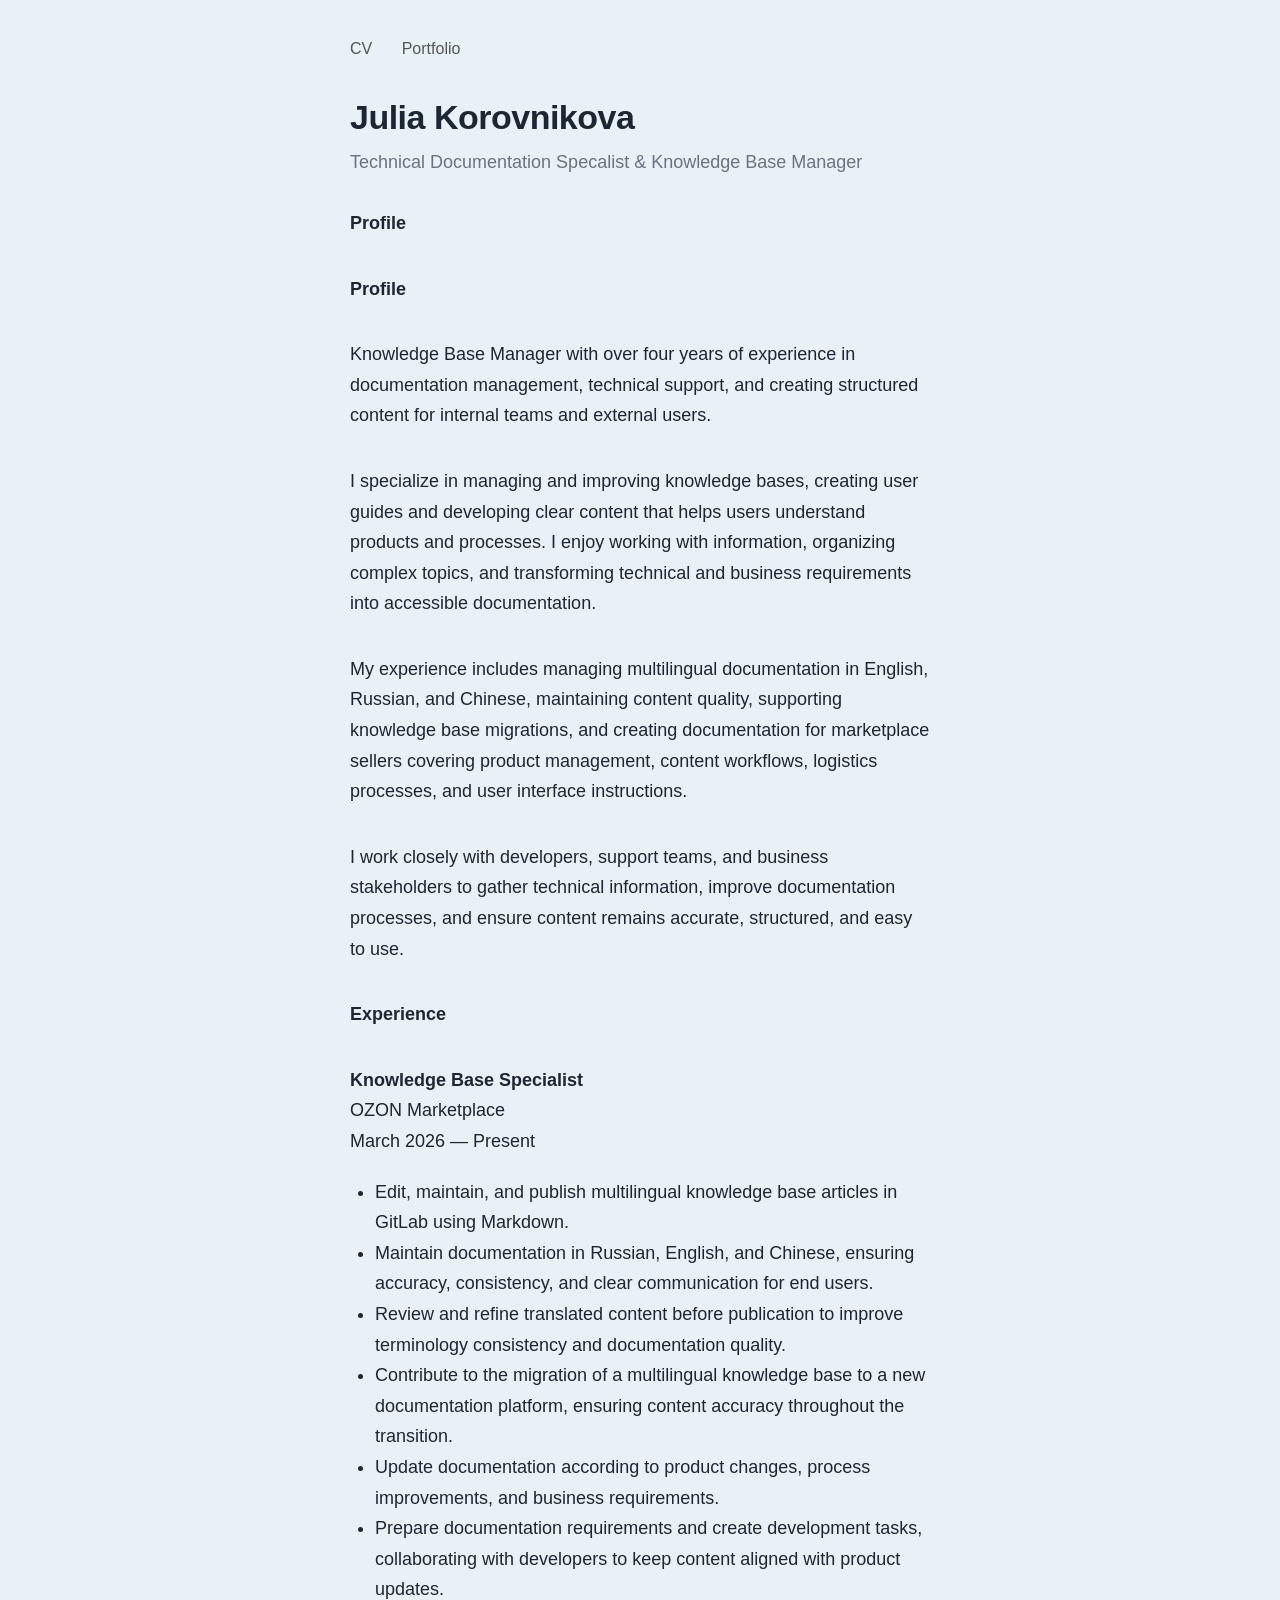
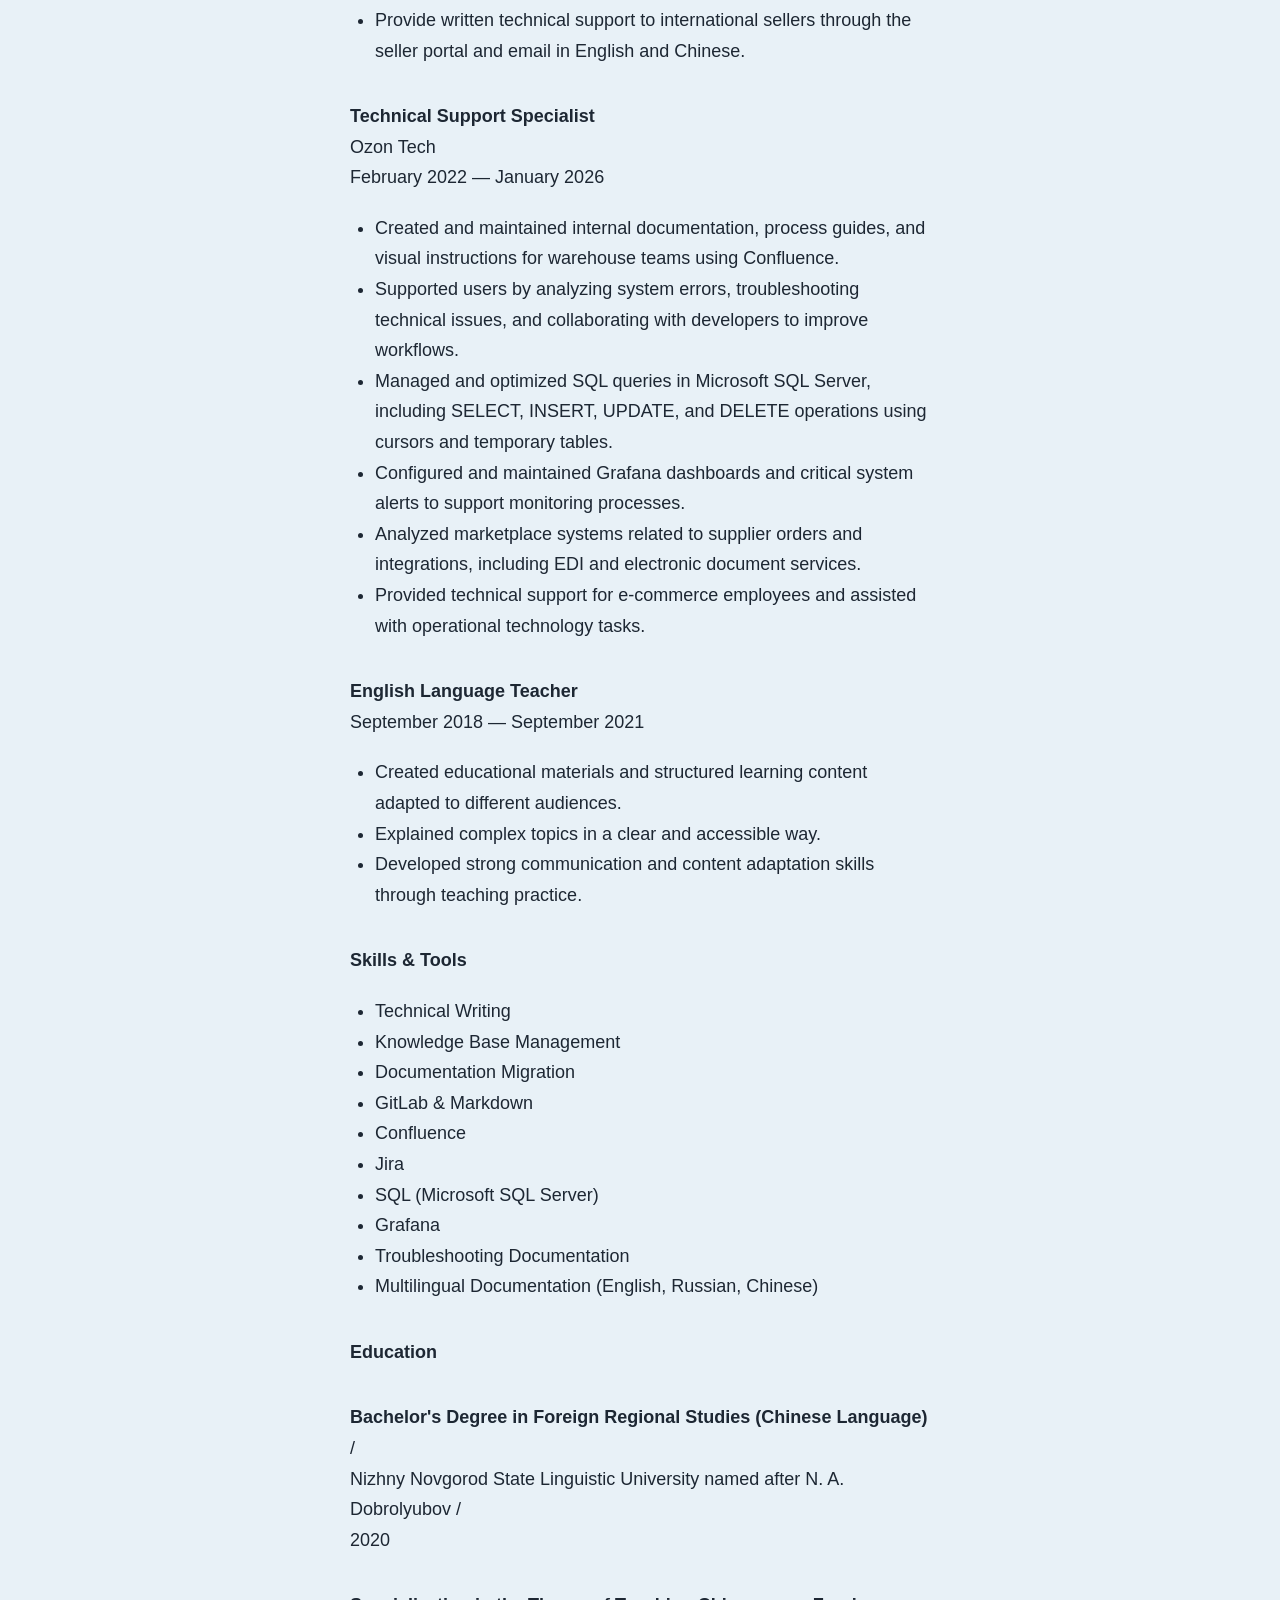
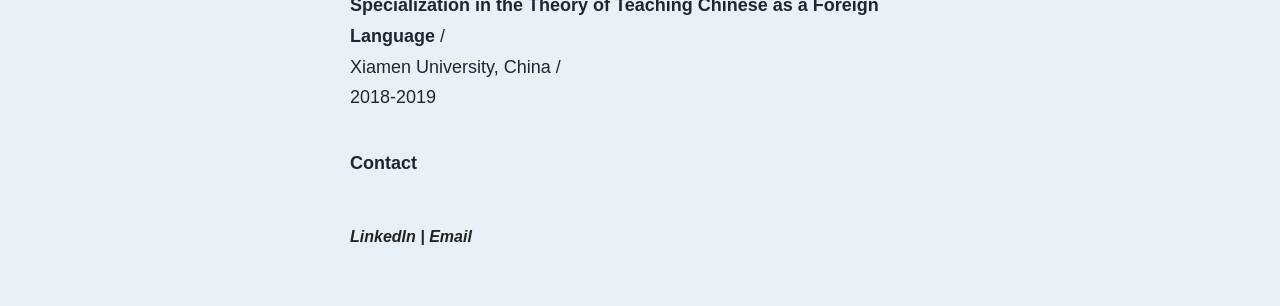
==== cv.html @ c5b745a2 "Create cv.html" ====
<!DOCTYPE html>
<html lang="en">

<head>
    <meta charset="UTF-8">
    <meta name="viewport" content="width=device-width, initial-scale=1.0">

    <title>CV | Julia Korovnikova</title>

    <link rel="stylesheet" href="style.css">
</head>


<body>


<header>

<nav>
    <a href="cv.html">CV</a>
    <a href="portfolio.html">Portfolio</a>
</nav>

</header>



<main>


<h1>Julia Korovnikova</h1>

<h2>Technical Documentation Specalist & Knowledge Base Manager</h2>



<p>
<strong>Profile</strong>
</p>


<p>
<strong>Profile</strong>
</p>


<p>
Knowledge Base Manager with over four years of experience in documentation management, technical support, and creating structured content for internal teams and external users.
</p>


<p>
I specialize in managing and improving knowledge bases, creating user guides and developing clear content that helps users understand products and processes. I enjoy working with information, organizing complex topics, and transforming technical and business requirements into accessible documentation.
</p>


<p>
My experience includes managing multilingual documentation in English, Russian, and Chinese, maintaining content quality, supporting knowledge base migrations, and creating documentation for marketplace sellers covering product management, content workflows, logistics processes, and user interface instructions.
</p>


<p>
I work closely with developers, support teams, and business stakeholders to gather technical information, improve documentation processes, and ensure content remains accurate, structured, and easy to use.
</p>
<p>
<strong>Experience</strong>
</p>


<p>
<strong>Knowledge Base Specialist</strong><br>
OZON Marketplace<br>
March 2026 — Present
</p>


<ul>

<li>
Edit, maintain, and publish multilingual knowledge base articles in GitLab using Markdown.
</li>

<li>
Maintain documentation in Russian, English, and Chinese, ensuring accuracy, consistency, and clear communication for end users.
</li>

<li>
Review and refine translated content before publication to improve terminology consistency and documentation quality.
</li>

<li>
Contribute to the migration of a multilingual knowledge base to a new documentation platform, ensuring content accuracy throughout the transition.
</li>

<li>
Update documentation according to product changes, process improvements, and business requirements.
</li>

<li>
Prepare documentation requirements and create development tasks, collaborating with developers to keep content aligned with product updates.
</li>

<li>
Provide written technical support to international sellers through the seller portal and email in English and Chinese.
</li>

</ul>




<p>
<strong>Technical Support Specialist</strong><br>
Ozon Tech <br>
February 2022 — January 2026
</p>


<ul>

<li>
Created and maintained internal documentation, process guides, and visual instructions for warehouse teams using Confluence.
</li>

<li>
Supported users by analyzing system errors, troubleshooting technical issues, and collaborating with developers to improve workflows.
</li>

<li>
Managed and optimized SQL queries in Microsoft SQL Server, including SELECT, INSERT, UPDATE, and DELETE operations using cursors and temporary tables.
</li>

<li>
Configured and maintained Grafana dashboards and critical system alerts to support monitoring processes.
</li>

<li>
Analyzed marketplace systems related to supplier orders and integrations, including EDI and electronic document services.
</li>

<li>
Provided technical support for e-commerce employees and assisted with operational technology tasks.
</li>

</ul>




<p>
<strong>English Language Teacher</strong><br>
September 2018 — September 2021
</p>


<ul>

<li>
Created educational materials and structured learning content adapted to different audiences.
</li>

<li>
Explained complex topics in a clear and accessible way.
</li>

<li>
Developed strong communication and content adaptation skills through teaching practice.
</li>

</ul>



<p>
<strong>Skills & Tools</strong>
</p>


<ul>

<li>Technical Writing</li>

<li>Knowledge Base Management</li>

<li>Documentation Migration</li>

<li>GitLab & Markdown</li>

<li>Confluence</li>

<li>Jira</li>

<li>SQL (Microsoft SQL Server)</li>

<li>Grafana</li>

<li>Troubleshooting Documentation</li>

<li>Multilingual Documentation (English, Russian, Chinese)</li>

</ul>

<p>
<strong>Education</strong>
</p>


<p>
<strong>Bachelor's Degree in Foreign Regional Studies (Chinese Language)</strong> 
/ <br>
Nizhny Novgorod State Linguistic University named after N. A. Dobrolyubov   
/<br>  
2020
</p>

<p>
<strong>Specialization in the Theory of Teaching Chinese as a Foreign Language</strong>
/<br> 
Xiamen University, China
/<br>   
2018-2019
</p>


<p>
<strong>Contact</strong>
</p>


<footer>

<a href="https://www.linkedin.com/in/julia-korovnikova/" target="_blank">LinkedIn</a> |
<a href="mailto:juliework63@gmail.com">Email</a>

</footer>

</main>


</body>

</html>
---- style.css ----
body {
    background: #E8F1F7;
    color: #1D2733;
    font-family: Arial, sans-serif;
    margin: 0; 
}


/* Header */

header {
    max-width: 580px;
    margin: 40px auto;
}


nav a {
    margin-right: 25px;
    text-decoration: none;
    color: #555555;
    font-size: 16px;
}


nav a:hover {
    color: #2563EB;
}


/* Main content */

main {
    max-width: 580px;
    margin: auto;
    padding-bottom: 60px;
}


/* Headings */

h1 {
    font-size: 34px;
    font-weight: 700;
    margin-bottom: 10px;
    letter-spacing: -0.5px;
}


h2 {
    font-size: 18px;
    font-weight: 400;
    color: #6B7280;
    margin-bottom: 35px;
}


/* Text */

p {
    font-size: 18px;
    line-height: 1.7;
    margin-top: 35px;
}


/* Skills list */

ul {
    font-size: 18px;
    line-height: 1.7;
    margin-top: 20px;
    padding-left: 25px;
}


/* Links */

a {
    color: #2563EB;
}


a:hover {
    text-decoration: underline;
}


/* Footer */

footer {
    margin-top: 50px;
    font-style: italic;
    font-weight: bold;
}


footer a {
    color: #222222;
    text-decoration: none;
}


footer a:hover {
    color: #2563EB;
}


/* Mobile version */

@media (max-width: 700px) {

    header,
    main {
        max-width: calc(100% - 40px);
    }


    h1 {
        font-size: 30px;
    }


    p,
    ul {
        font-size: 17px;
    }

}
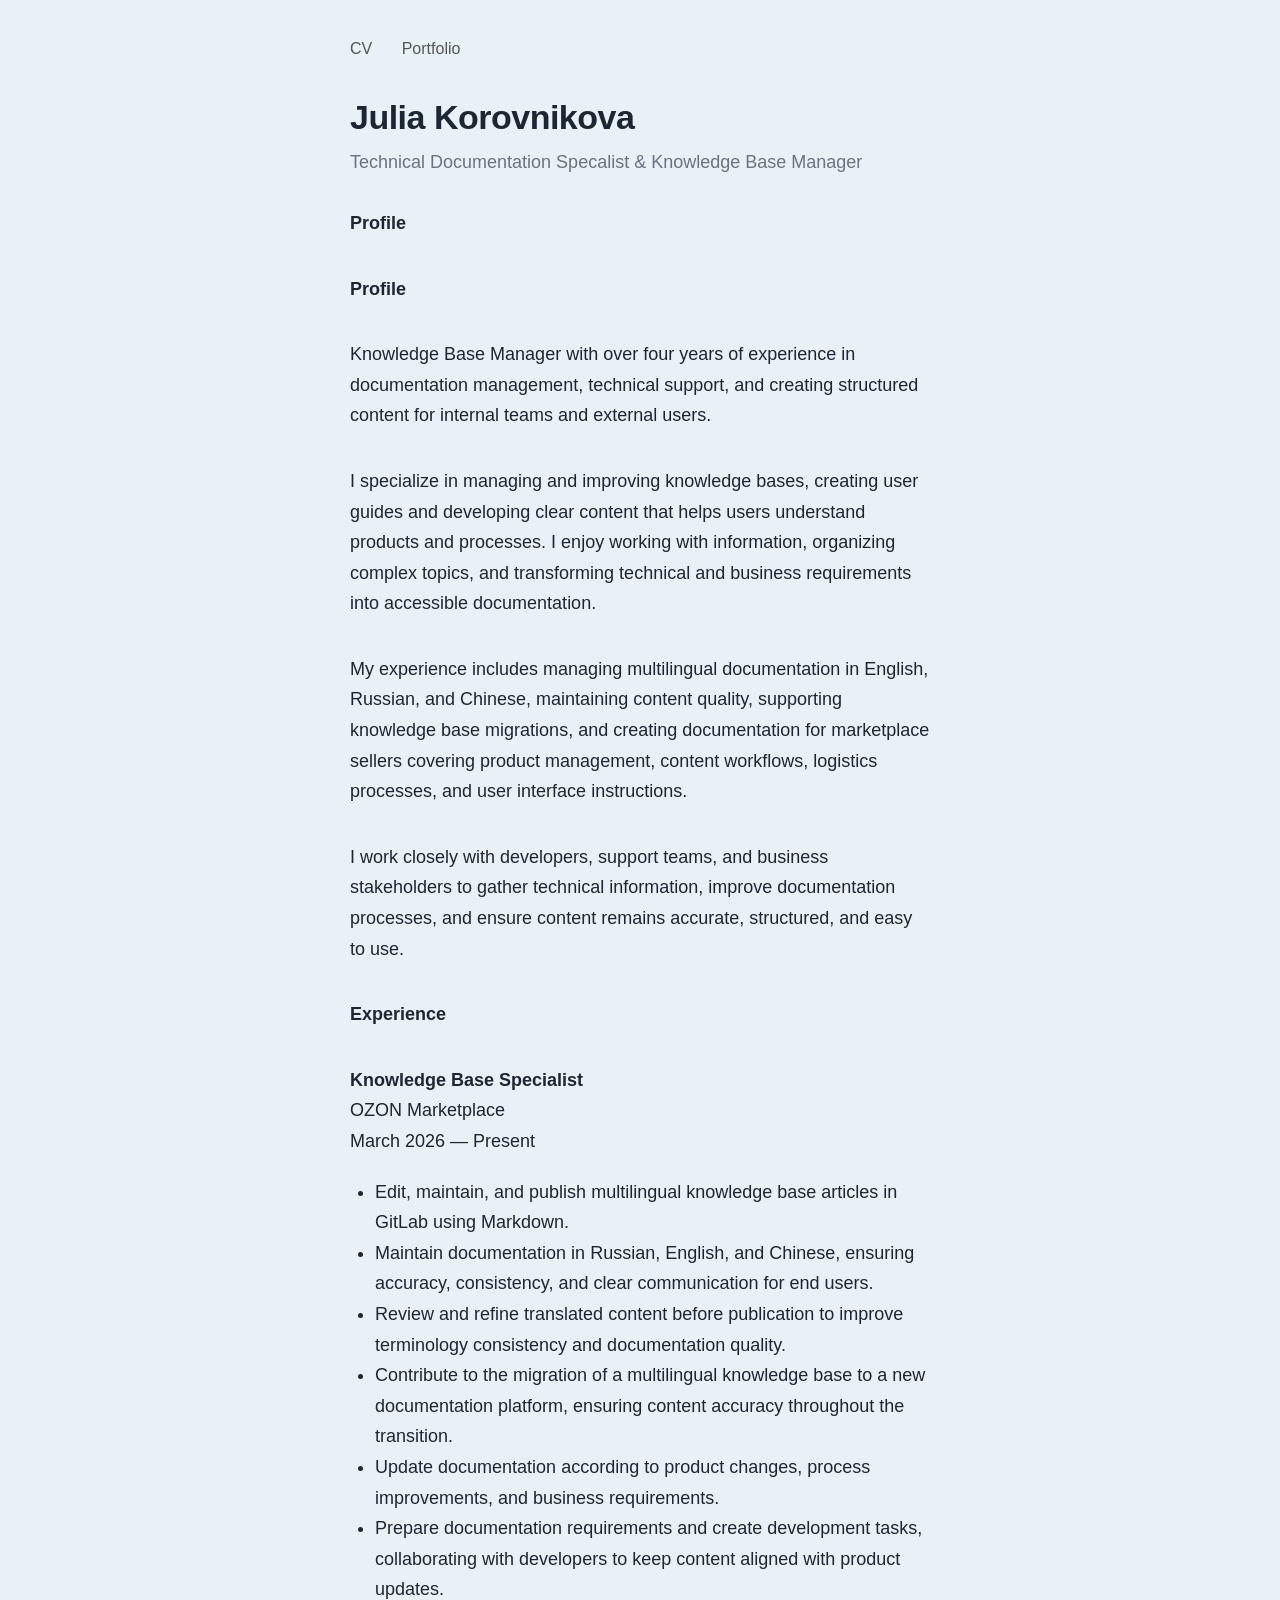
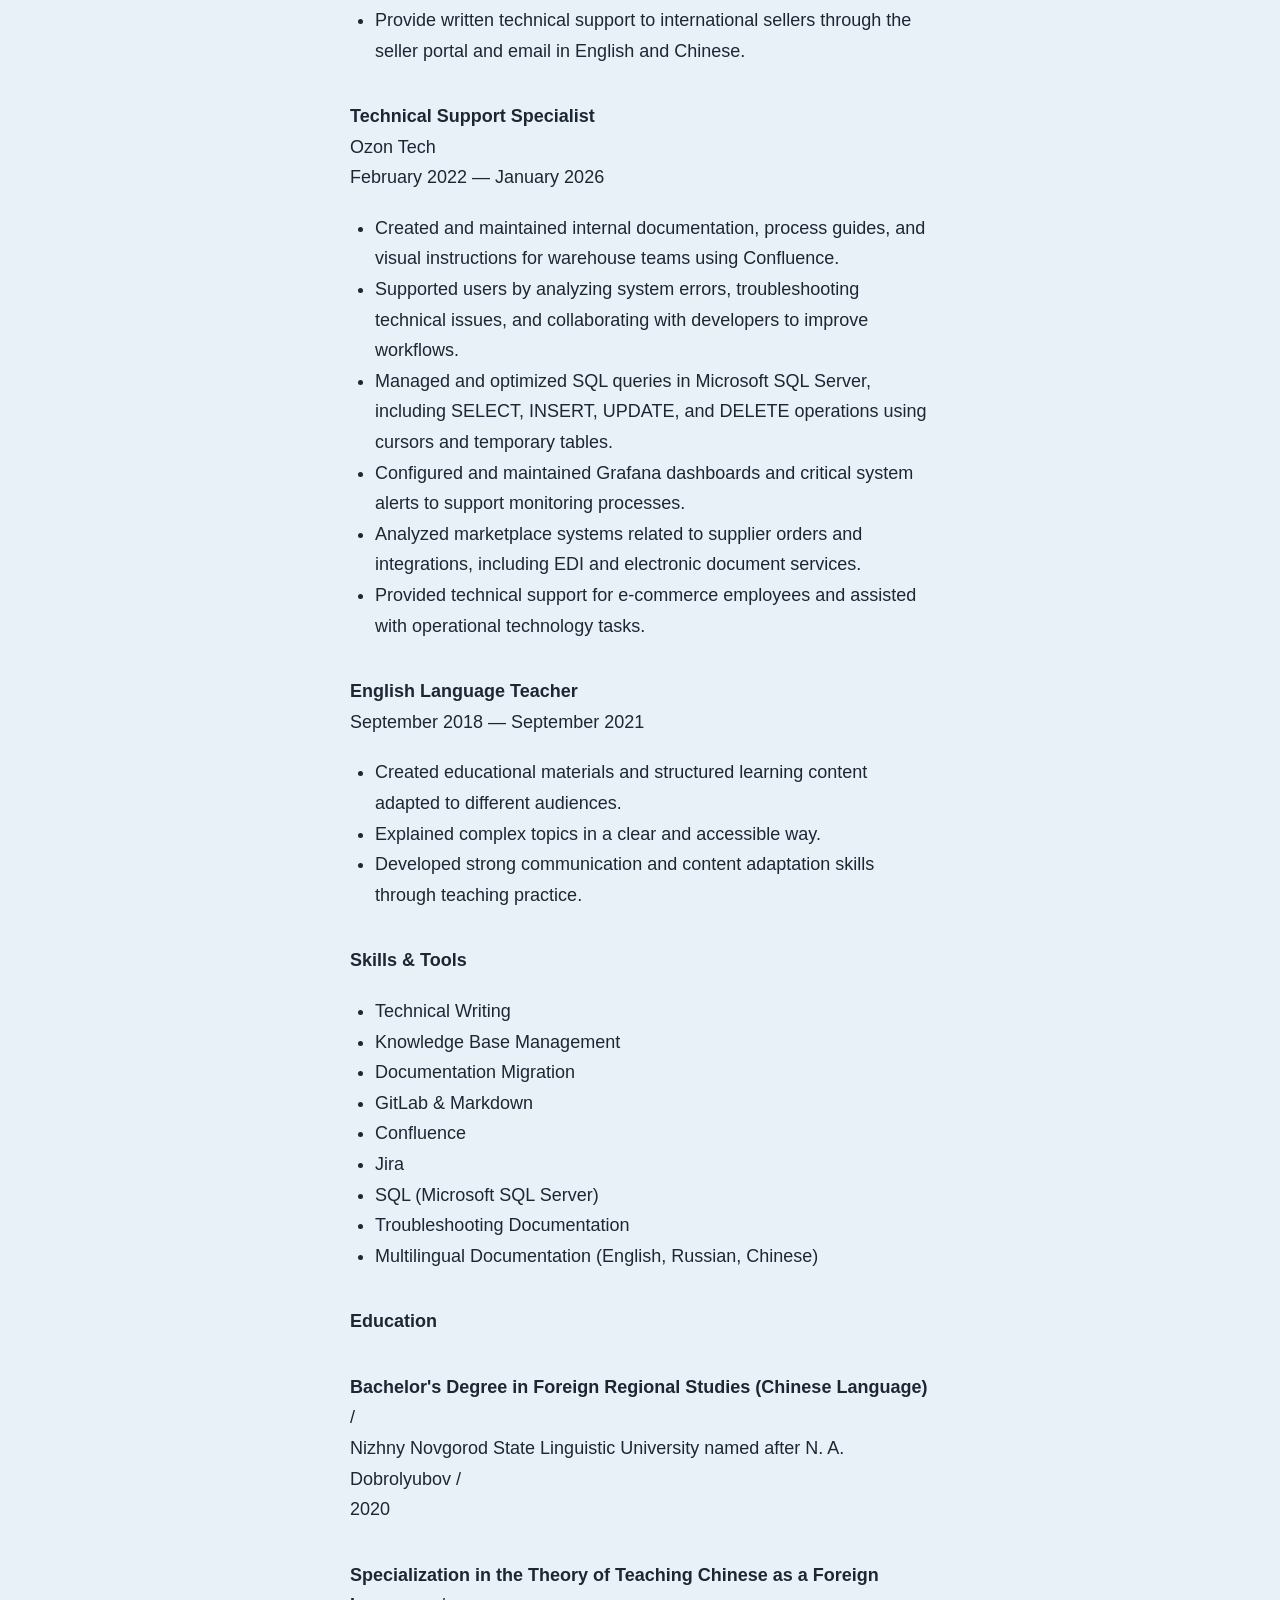
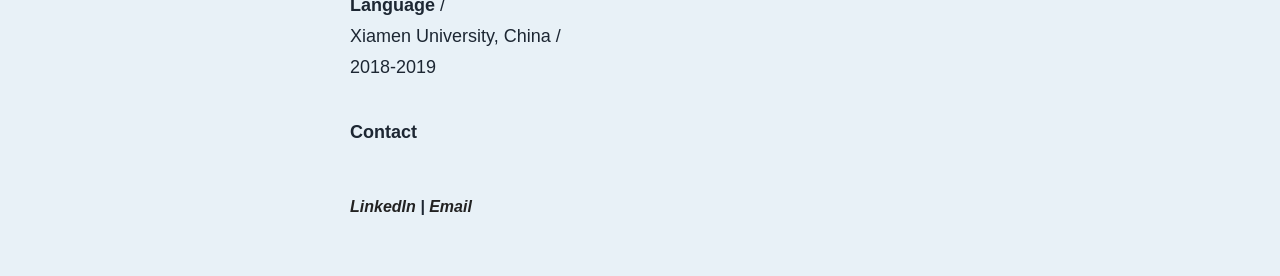
==== commit d113a820: "Update cv.html" ====
--- a/cv.html
+++ b/cv.html
@@ -191,8 +191,6 @@
 <li>Jira</li>
 
 <li>SQL (Microsoft SQL Server)</li>
-
-<li>Grafana</li>
 
 <li>Troubleshooting Documentation</li>
 
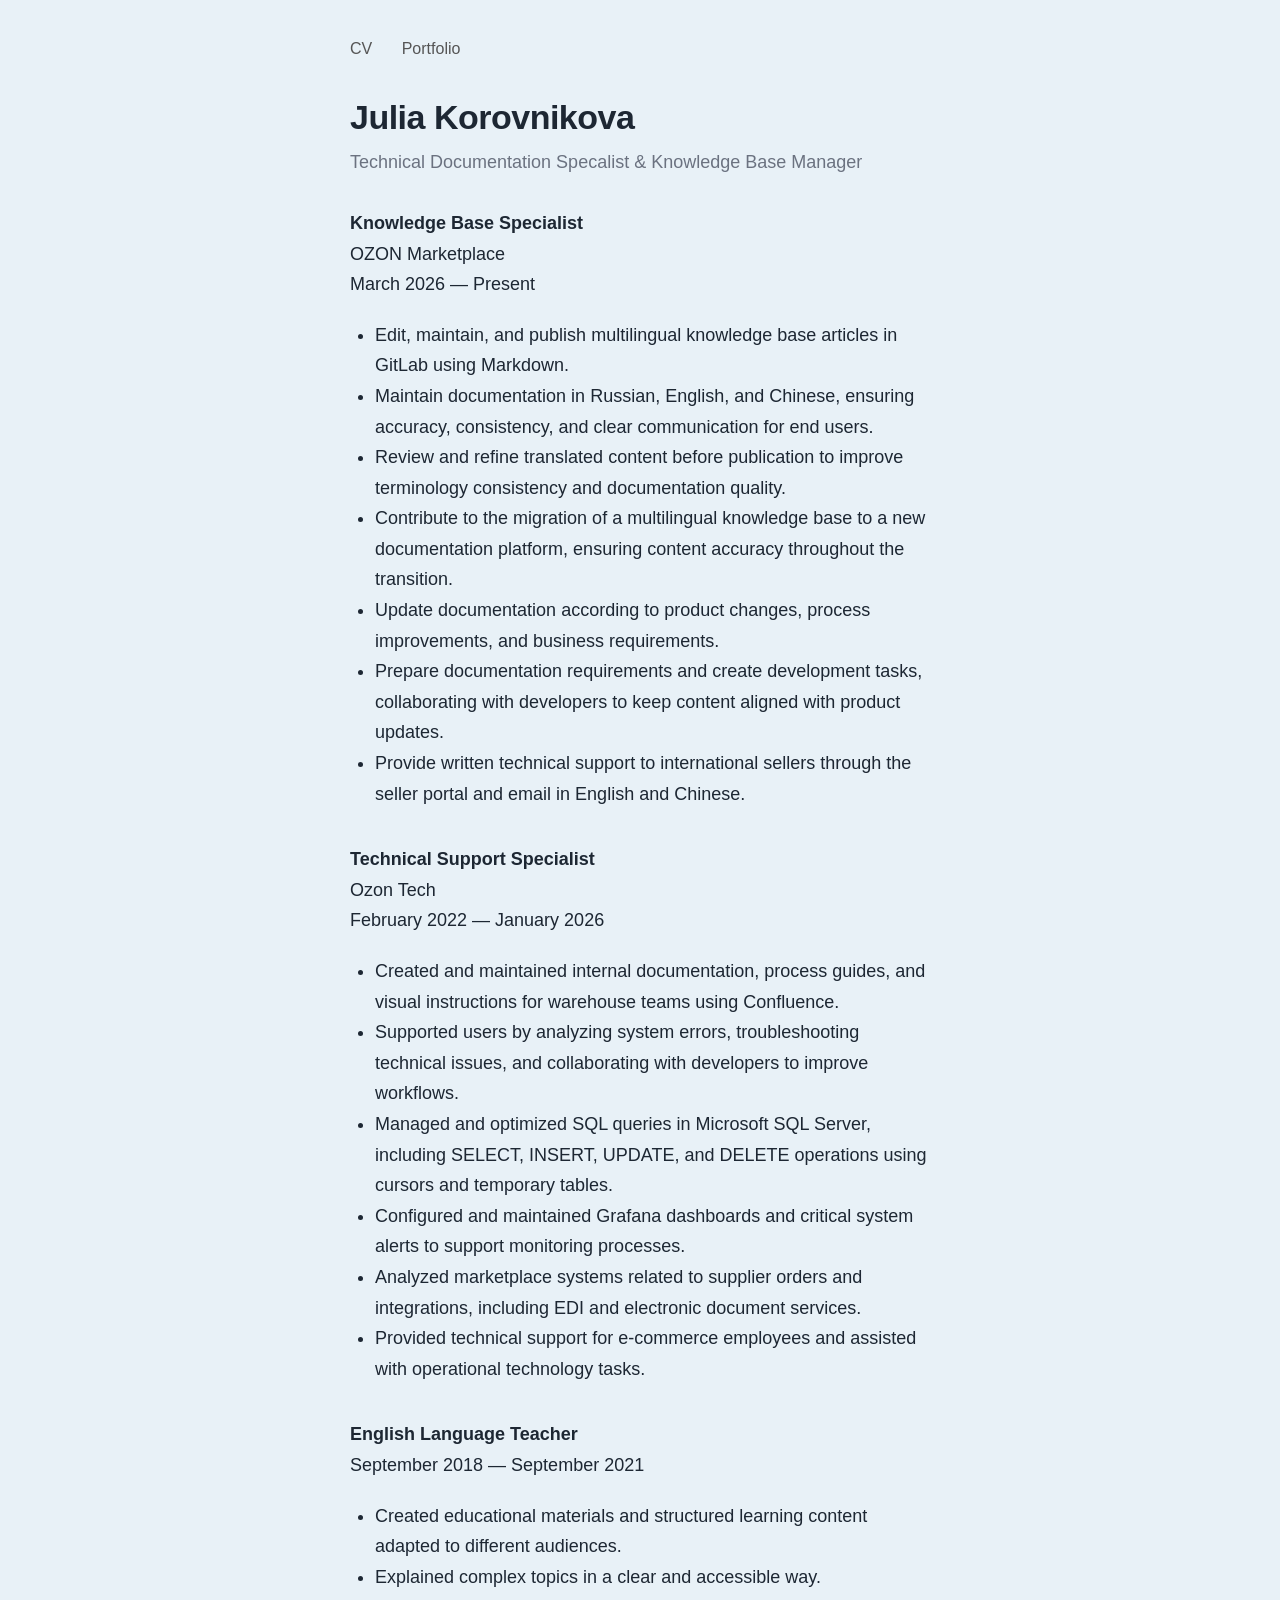
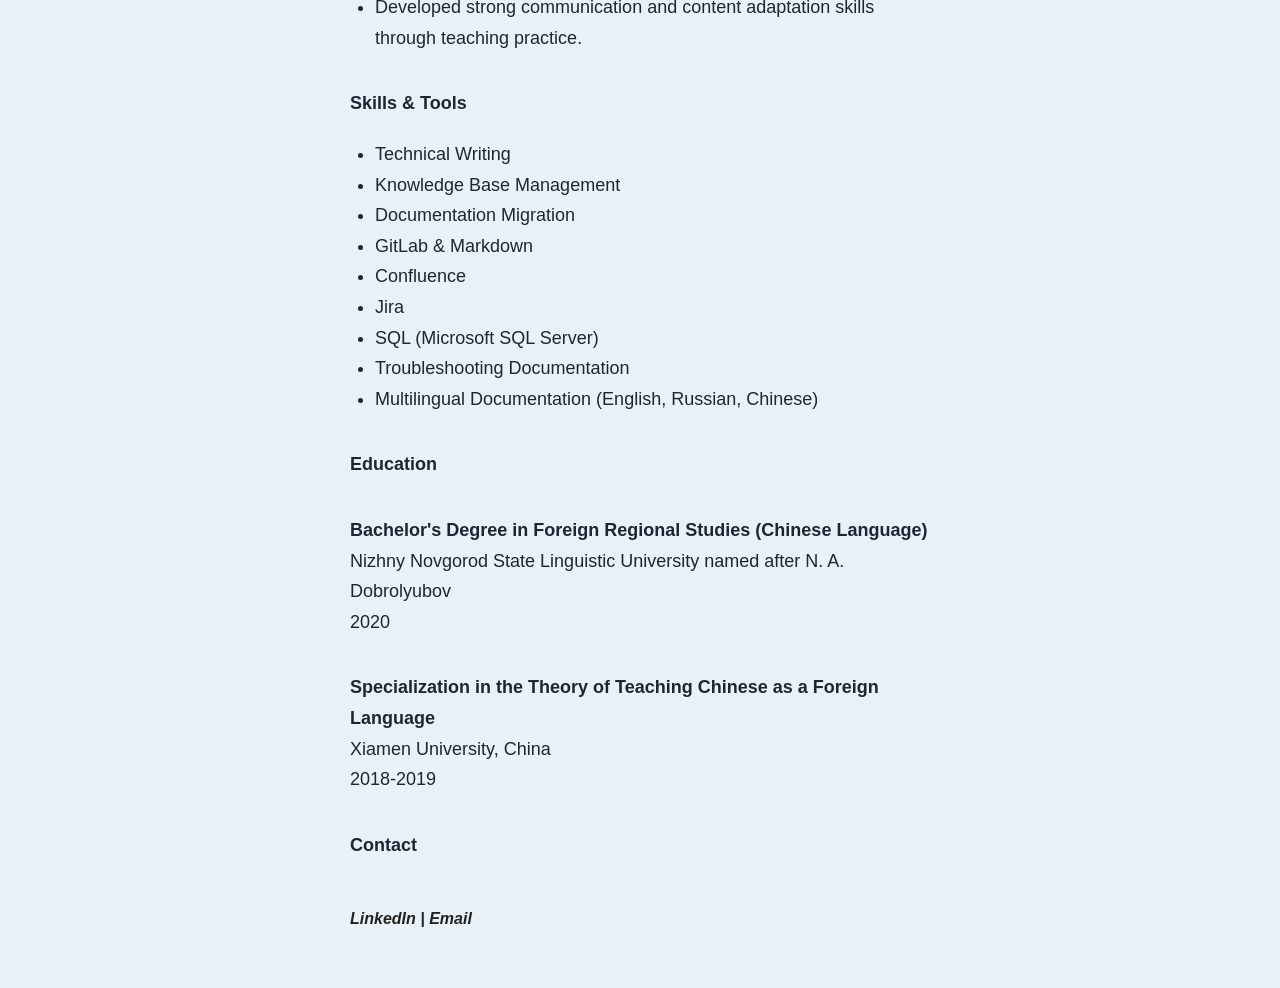
==== commit 6bc5e746: "Update cv.html" ====
--- a/cv.html
+++ b/cv.html
@@ -17,7 +17,7 @@
 <header>
 
 <nav>
-    <a href="cv.html">CV</a>
+    <a href="index.html">CV</a>
     <a href="portfolio.html">Portfolio</a>
 </nav>
 
@@ -31,41 +31,6 @@
 <h1>Julia Korovnikova</h1>
 
 <h2>Technical Documentation Specalist & Knowledge Base Manager</h2>
-
-
-
-<p>
-<strong>Profile</strong>
-</p>
-
-
-<p>
-<strong>Profile</strong>
-</p>
-
-
-<p>
-Knowledge Base Manager with over four years of experience in documentation management, technical support, and creating structured content for internal teams and external users.
-</p>
-
-
-<p>
-I specialize in managing and improving knowledge bases, creating user guides and developing clear content that helps users understand products and processes. I enjoy working with information, organizing complex topics, and transforming technical and business requirements into accessible documentation.
-</p>
-
-
-<p>
-My experience includes managing multilingual documentation in English, Russian, and Chinese, maintaining content quality, supporting knowledge base migrations, and creating documentation for marketplace sellers covering product management, content workflows, logistics processes, and user interface instructions.
-</p>
-
-
-<p>
-I work closely with developers, support teams, and business stakeholders to gather technical information, improve documentation processes, and ensure content remains accurate, structured, and easy to use.
-</p>
-<p>
-<strong>Experience</strong>
-</p>
-
 
 <p>
 <strong>Knowledge Base Specialist</strong><br>
@@ -146,7 +111,6 @@
 
 
 
-
 <p>
 <strong>English Language Teacher</strong><br>
 September 2018 — September 2021
@@ -205,17 +169,17 @@
 
 <p>
 <strong>Bachelor's Degree in Foreign Regional Studies (Chinese Language)</strong> 
-/ <br>
+<br>
 Nizhny Novgorod State Linguistic University named after N. A. Dobrolyubov   
-/<br>  
+<br>  
 2020
 </p>
 
 <p>
 <strong>Specialization in the Theory of Teaching Chinese as a Foreign Language</strong>
-/<br> 
+<br> 
 Xiamen University, China
-/<br>   
+<br>   
 2018-2019
 </p>
 
@@ -223,8 +187,6 @@
 <p>
 <strong>Contact</strong>
 </p>
-
-
 <footer>
 
 <a href="https://www.linkedin.com/in/julia-korovnikova/" target="_blank">LinkedIn</a> |
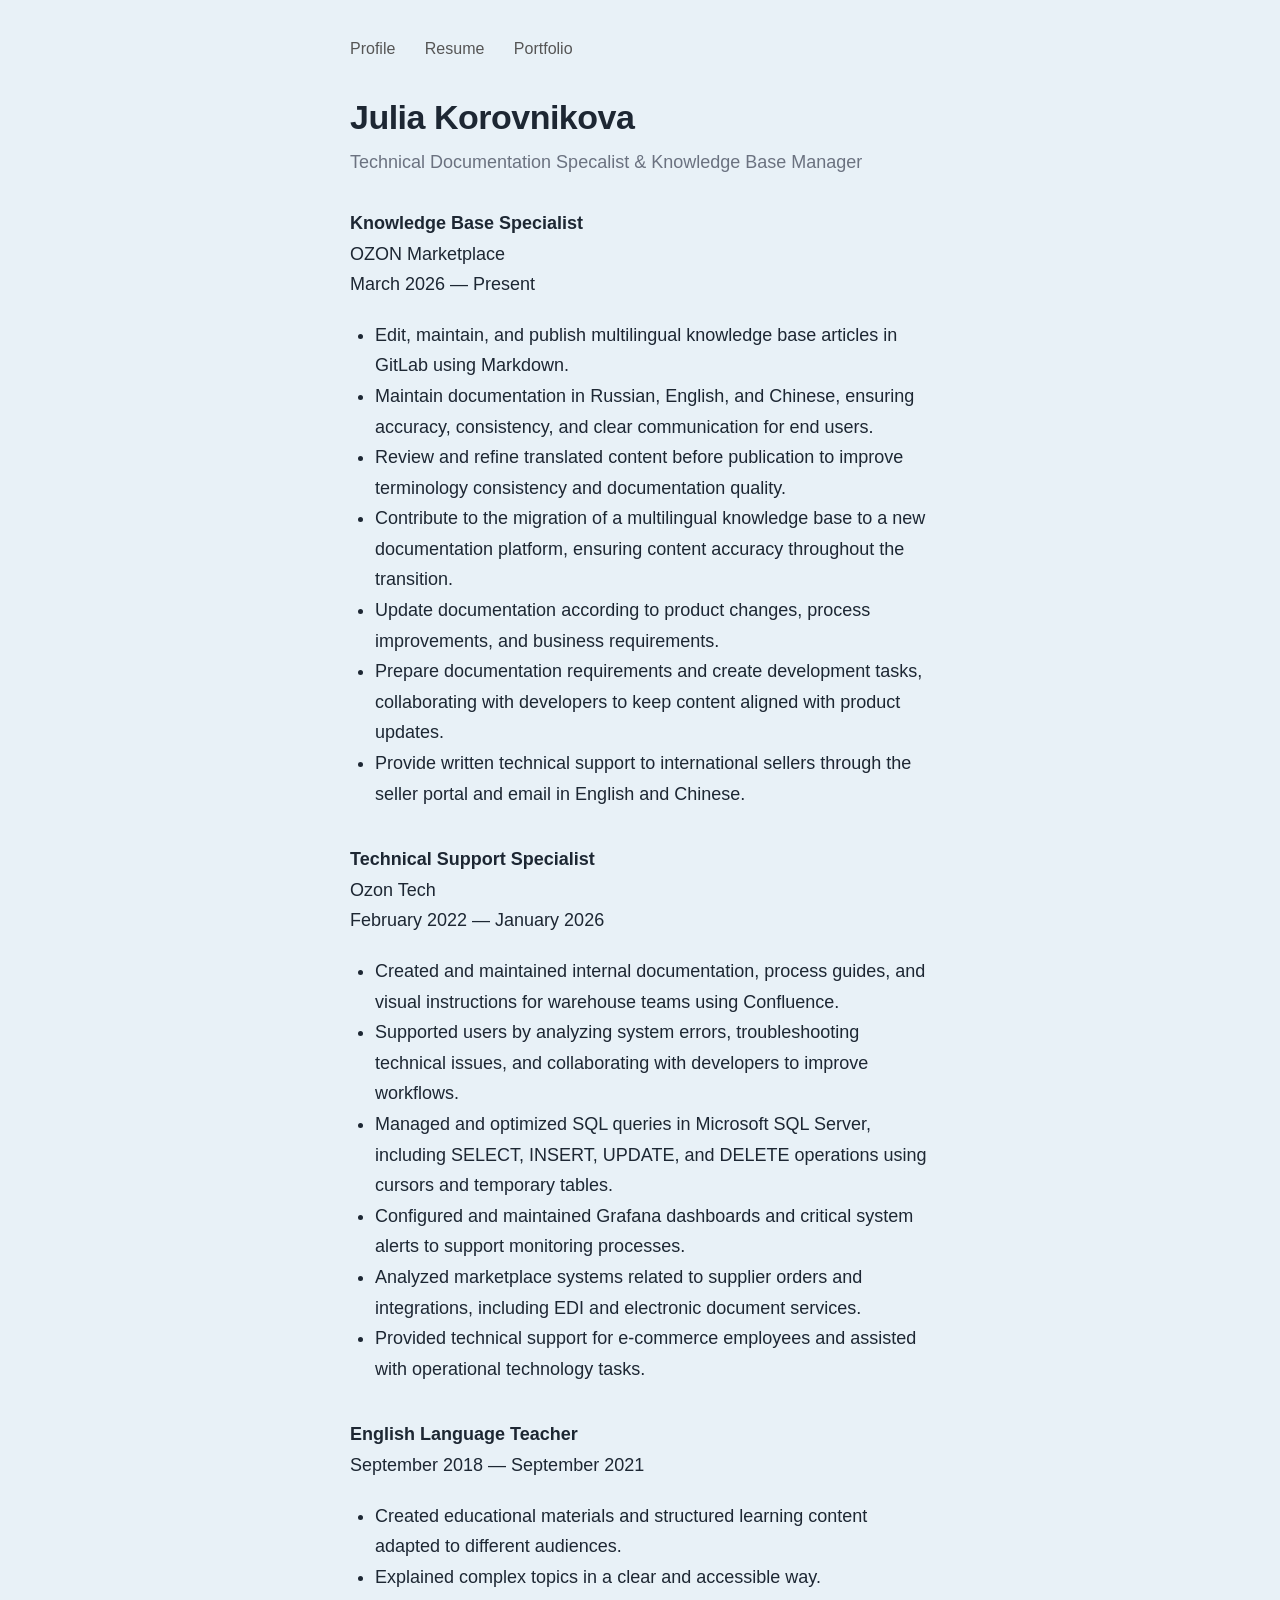
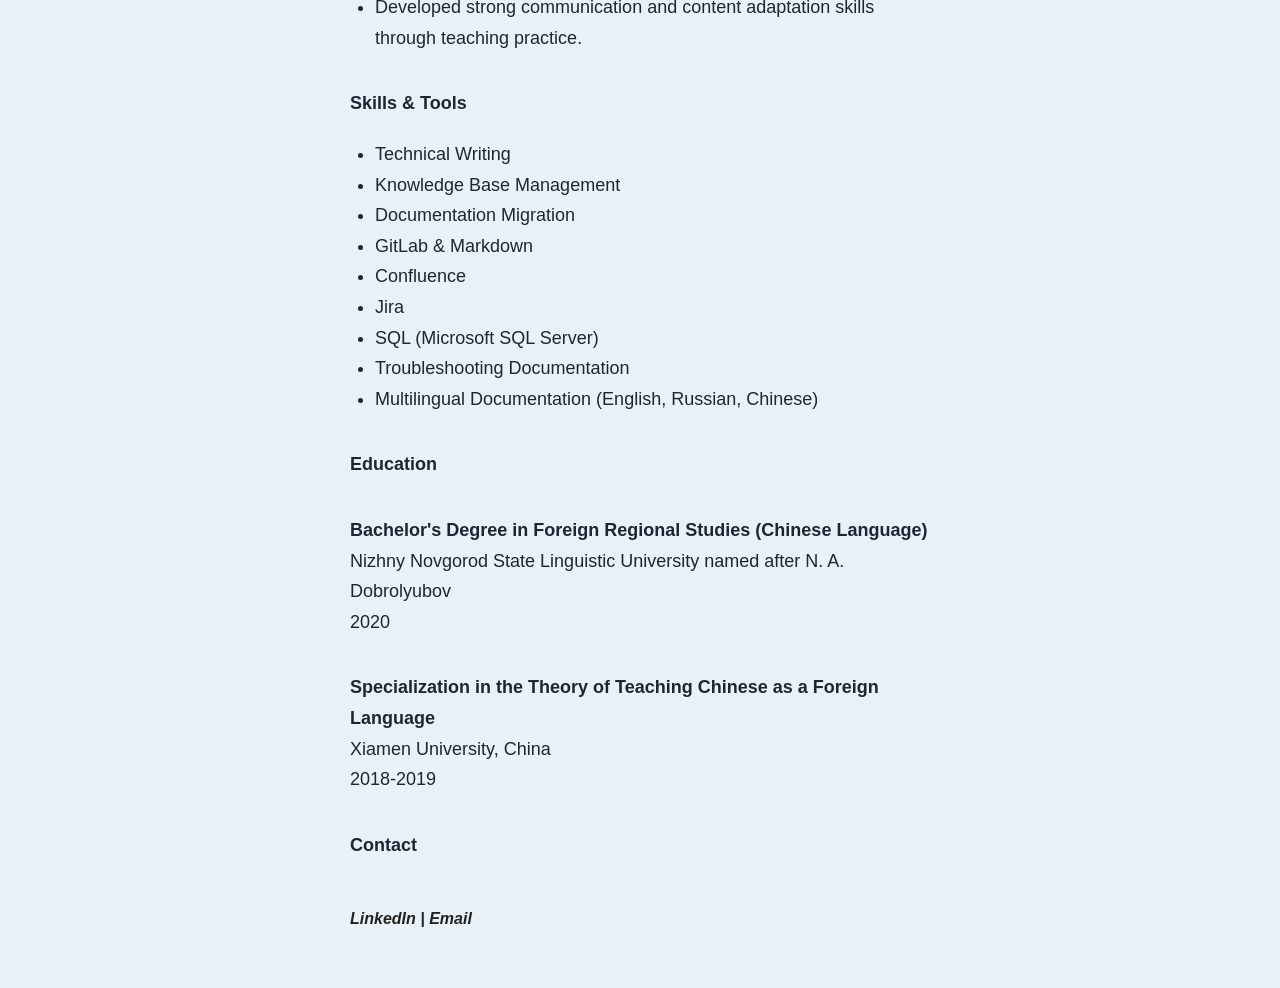
==== commit 2e9b95a3: "Update cv.html" ====
--- a/cv.html
+++ b/cv.html
@@ -17,10 +17,11 @@
 <header>
 
 <nav>
-    <a href="index.html">CV</a>
+    <a href="index.html">Profile</a>
+    <a href="cv.html">Resume</a>
     <a href="portfolio.html">Portfolio</a>
 </nav>
-
+    
 </header>
 
 
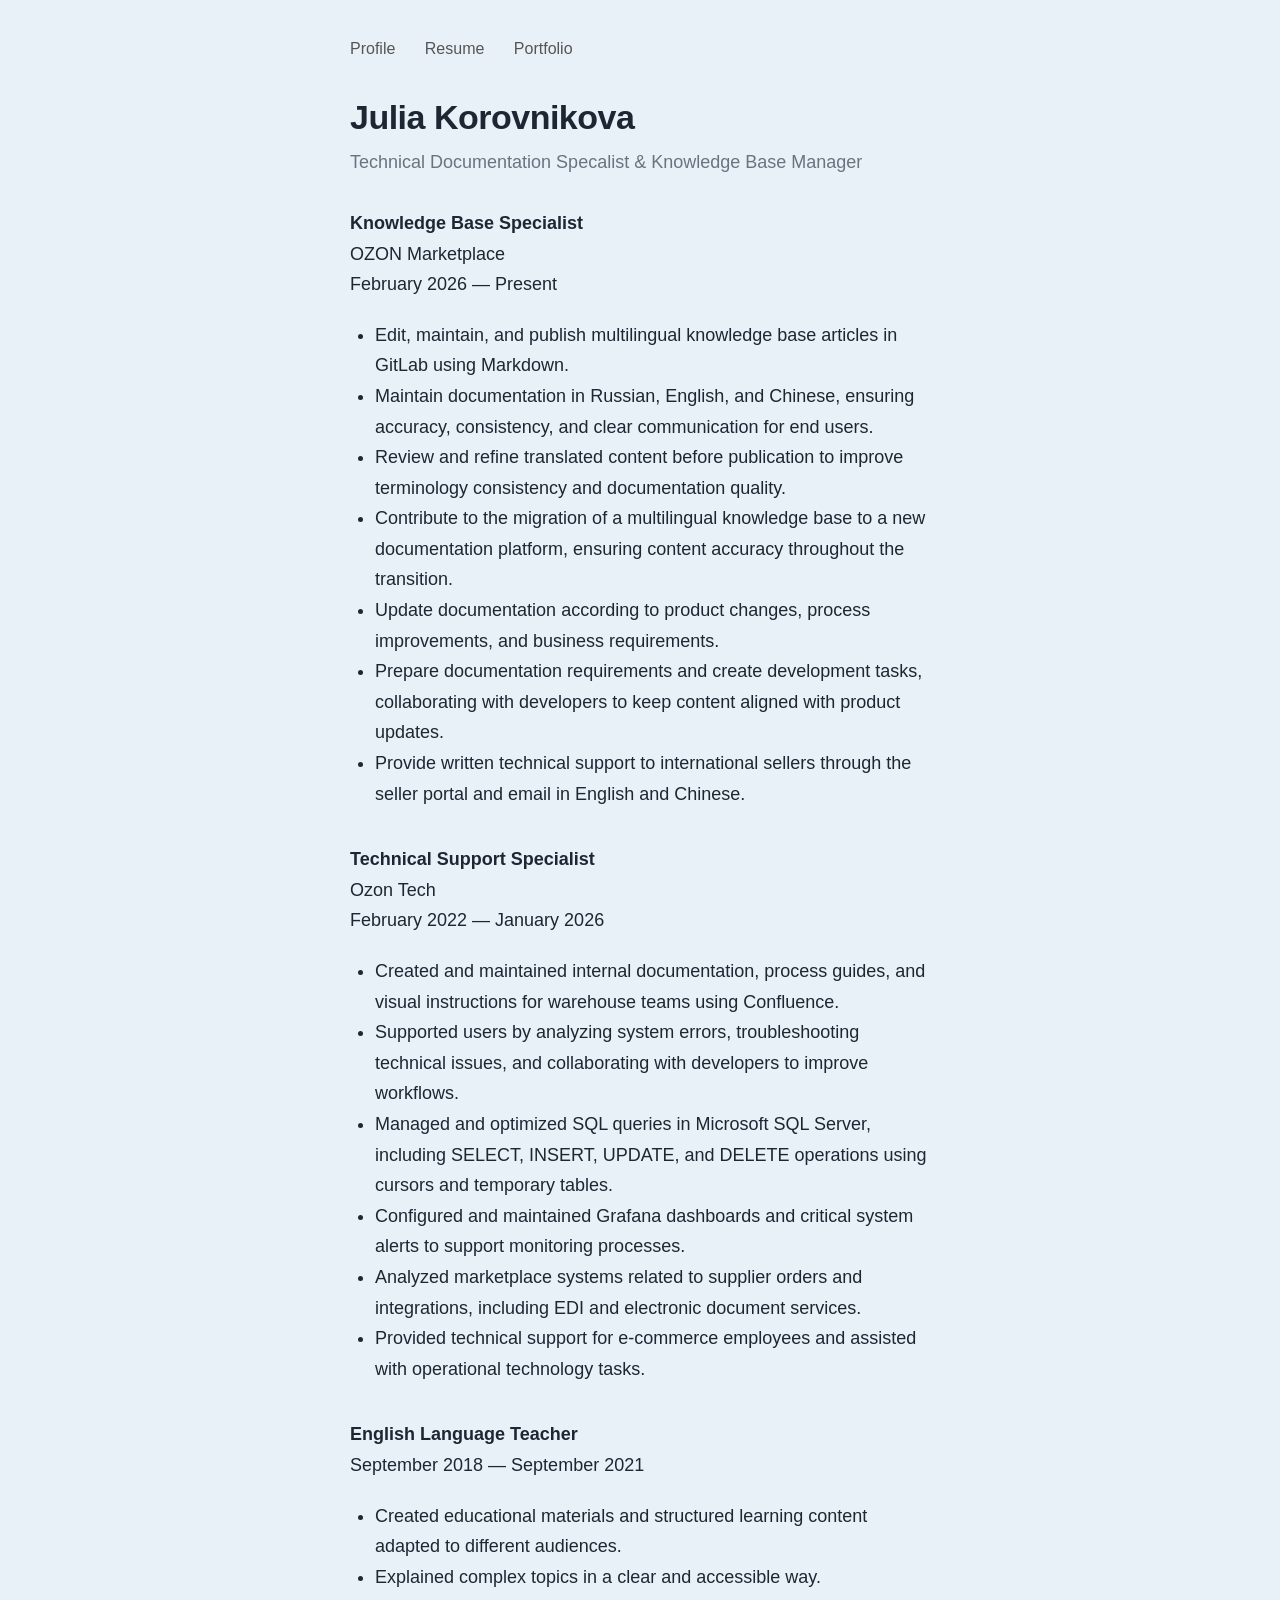
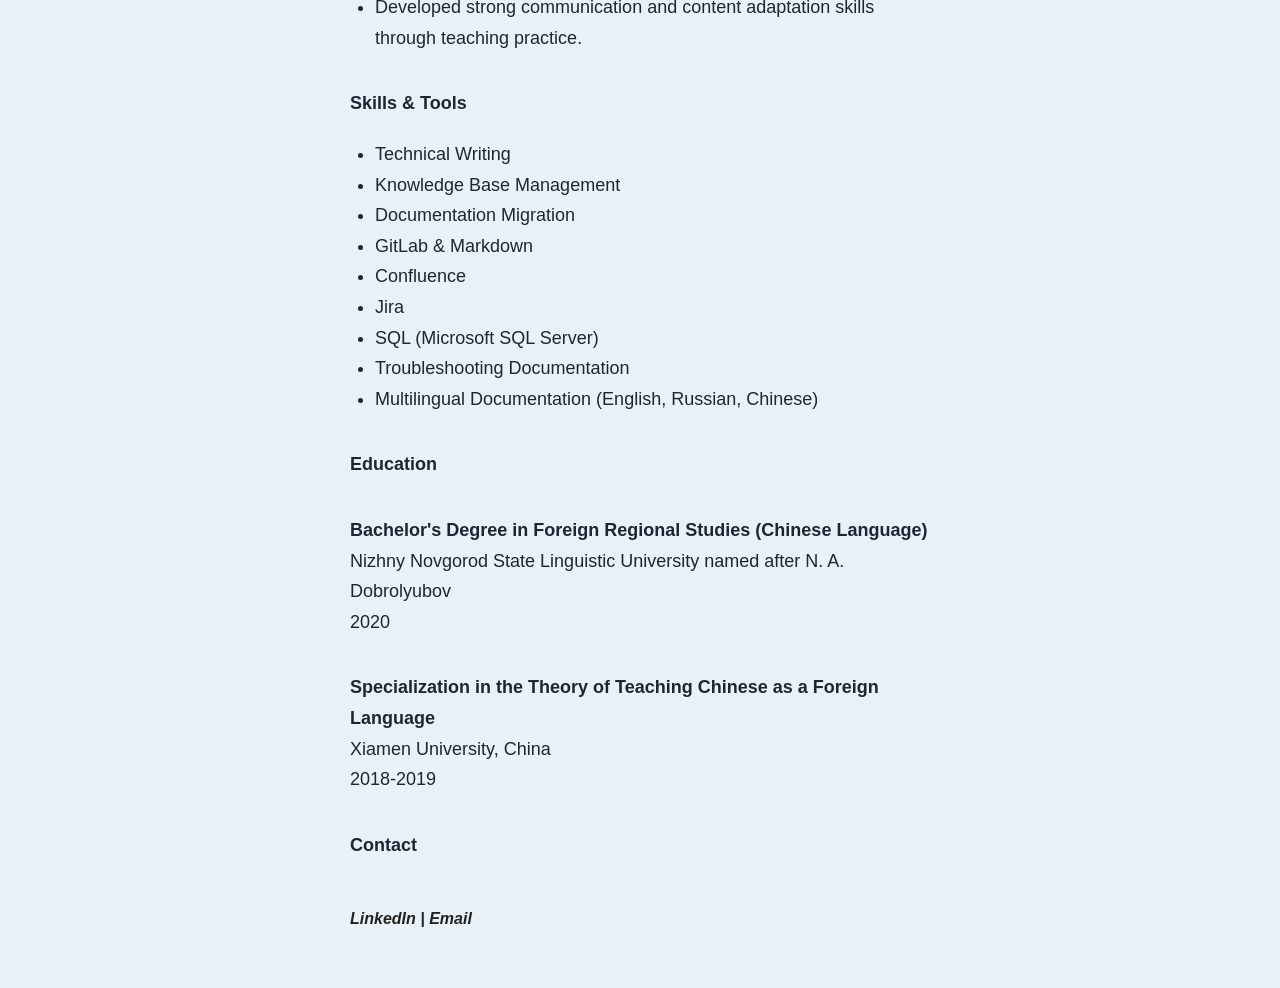
==== commit ec268430: "Update cv.html" ====
--- a/cv.html
+++ b/cv.html
@@ -36,7 +36,7 @@
 <p>
 <strong>Knowledge Base Specialist</strong><br>
 OZON Marketplace<br>
-March 2026 — Present
+February 2026 — Present
 </p>
 
 
--- a/style.css
+++ b/style.css
@@ -84,6 +84,37 @@
     text-decoration: underline;
 }
 
+/* Project cards */
+.project {
+    margin-top: 40px;
+    padding: 20px;
+    border-left: 3px solid #2563EB;
+}
+
+
+.project a {
+    margin-bottom: 10px;
+    color: #1D2733;
+    text-decoration: none;
+}
+
+
+.project a:hover {
+    color: #2563EB;
+}
+
+
+.project h2 {
+text-decoration: none;
+    color: inherit;
+
+}
+
+
+.project p {
+    margin-top: 10px;
+}
+
 
 /* Footer */
 
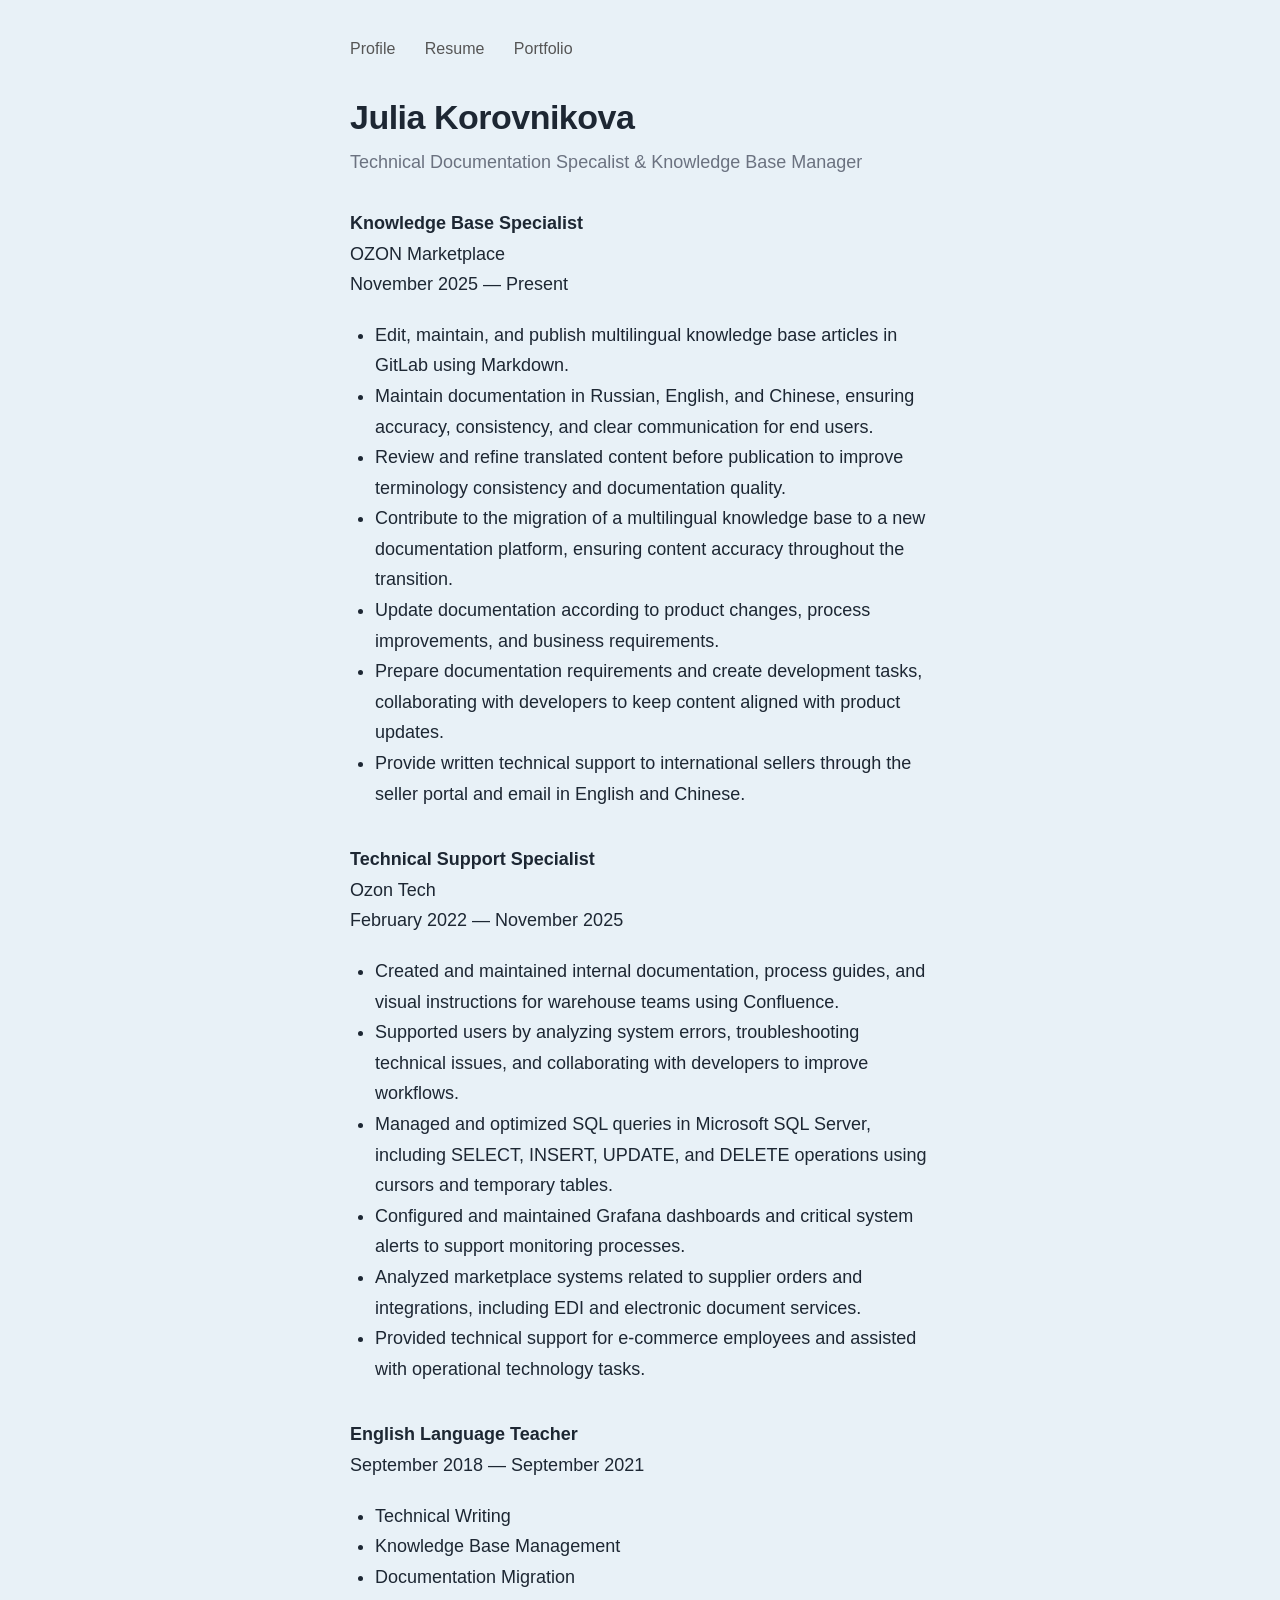
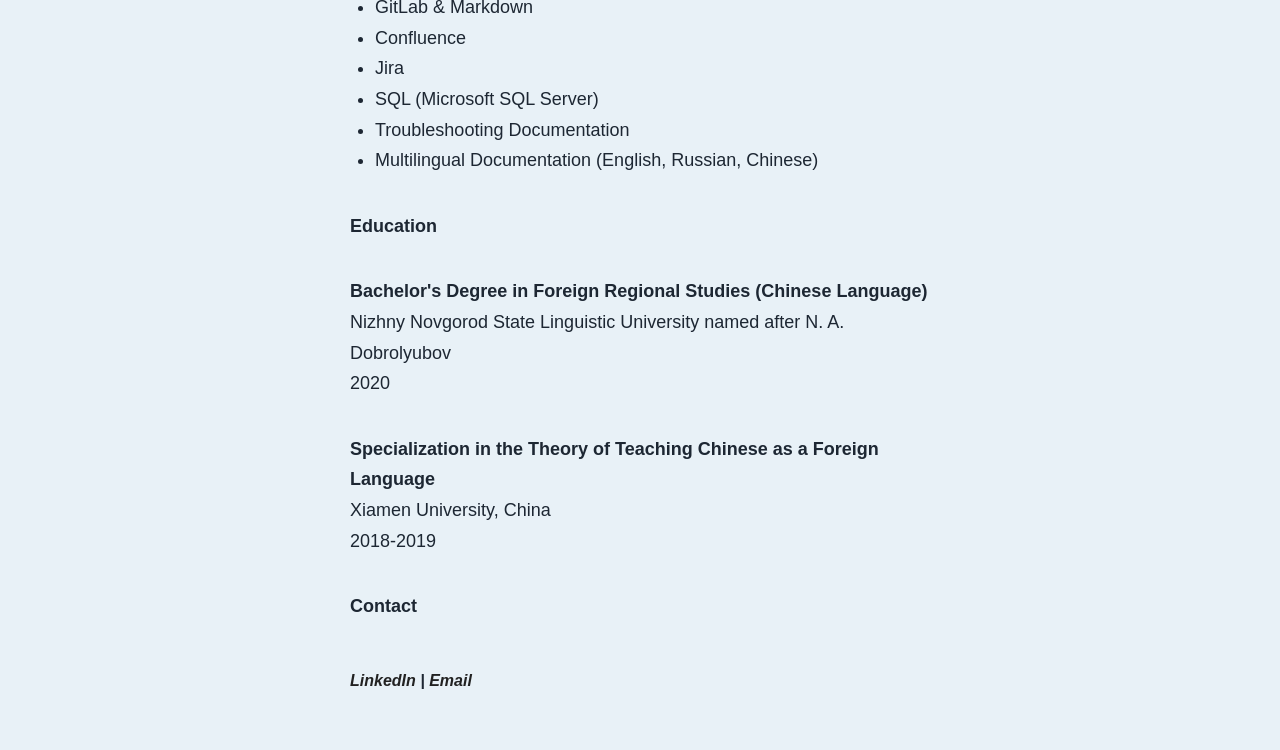
==== commit 3b59bb63: "Update cv.html" ====
--- a/cv.html
+++ b/cv.html
@@ -36,7 +36,7 @@
 <p>
 <strong>Knowledge Base Specialist</strong><br>
 OZON Marketplace<br>
-February 2026 — Present
+November 2025 — Present
 </p>
 
 
@@ -78,7 +78,7 @@
 <p>
 <strong>Technical Support Specialist</strong><br>
 Ozon Tech <br>
-February 2022 — January 2026
+February 2022 — November 2025
 </p>
 
 
@@ -115,29 +115,6 @@
 <p>
 <strong>English Language Teacher</strong><br>
 September 2018 — September 2021
-</p>
-
-
-<ul>
-
-<li>
-Created educational materials and structured learning content adapted to different audiences.
-</li>
-
-<li>
-Explained complex topics in a clear and accessible way.
-</li>
-
-<li>
-Developed strong communication and content adaptation skills through teaching practice.
-</li>
-
-</ul>
-
-
-
-<p>
-<strong>Skills & Tools</strong>
 </p>
 
 
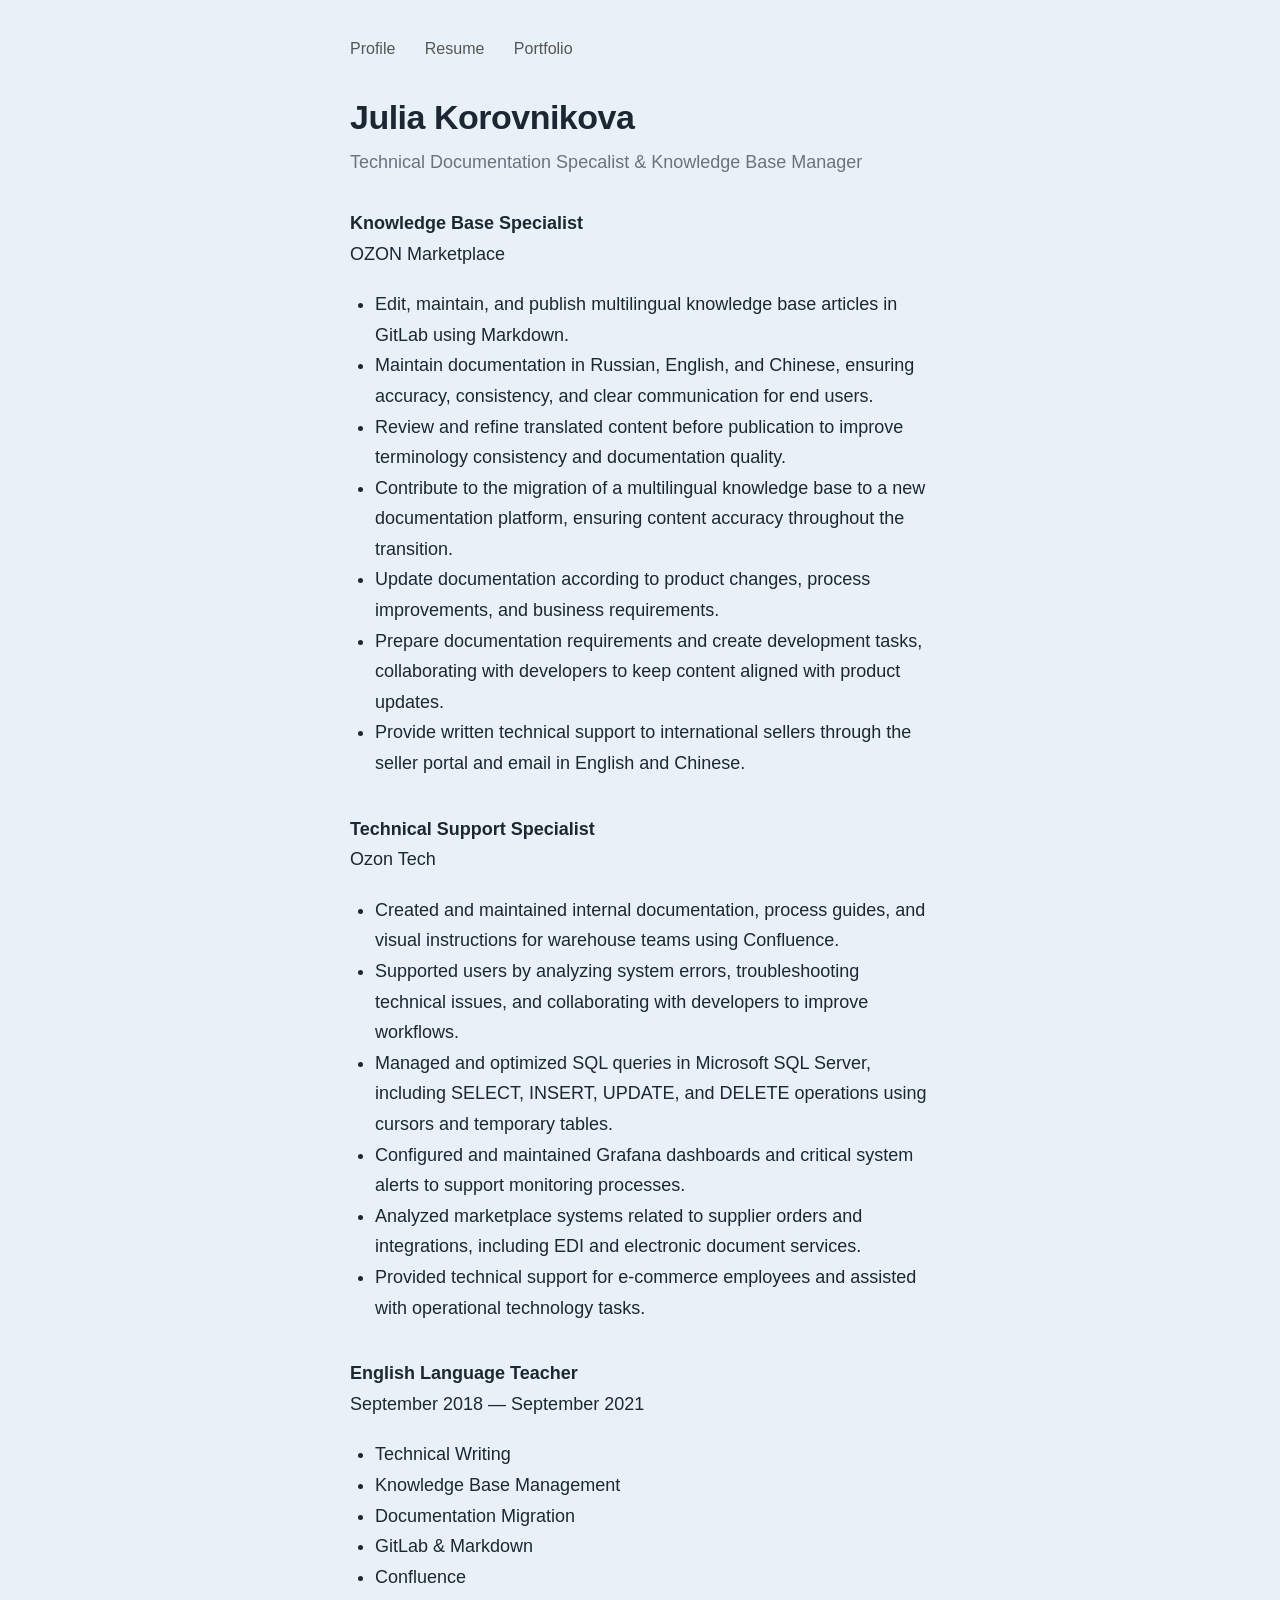
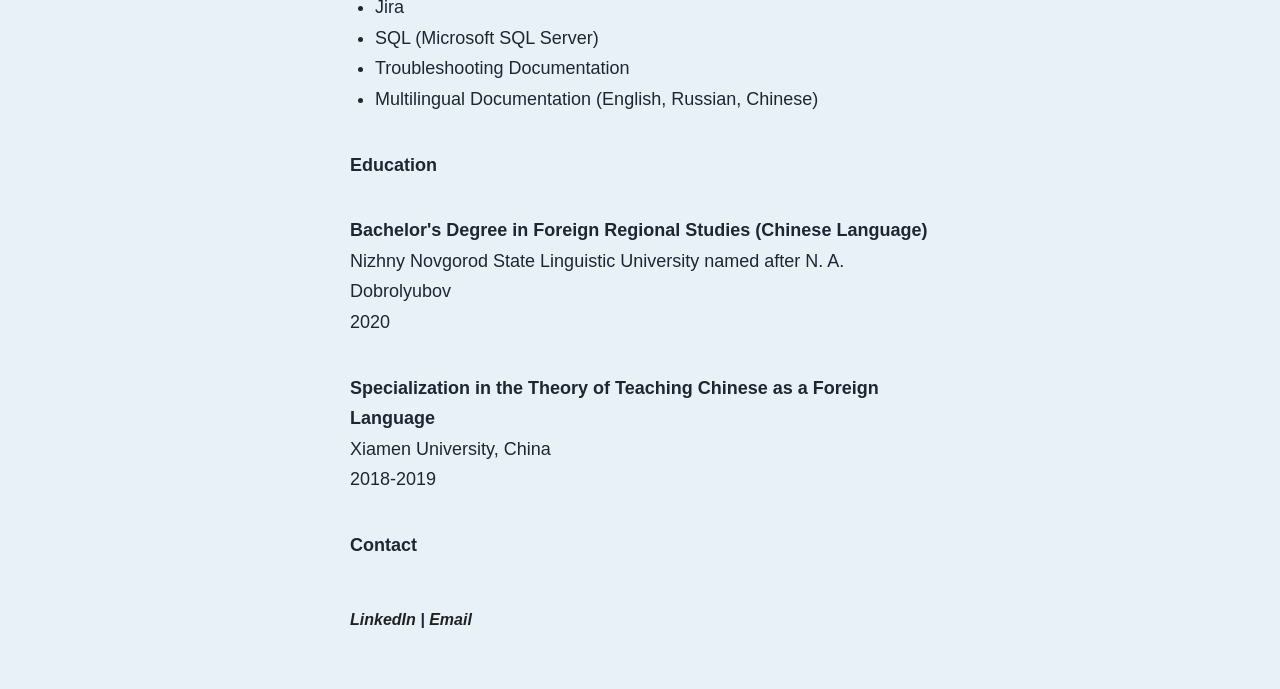
==== commit 703a623e: "Update cv.html" ====
--- a/cv.html
+++ b/cv.html
@@ -36,7 +36,7 @@
 <p>
 <strong>Knowledge Base Specialist</strong><br>
 OZON Marketplace<br>
-November 2025 — Present
+
 </p>
 
 
@@ -78,7 +78,7 @@
 <p>
 <strong>Technical Support Specialist</strong><br>
 Ozon Tech <br>
-February 2022 — November 2025
+
 </p>
 
 
